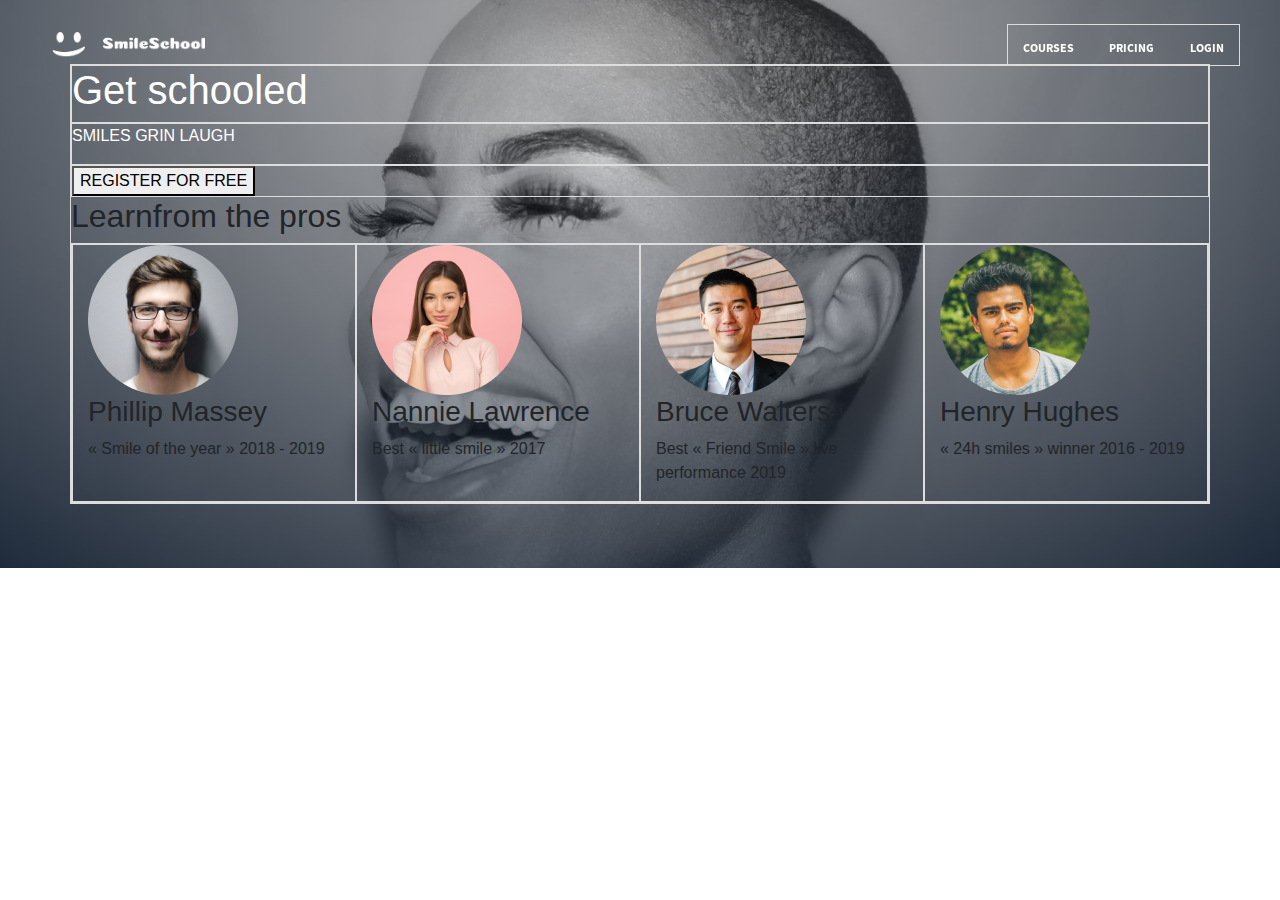
==== index.html @ 0b8b7f3e "btn badge pill" ====
<!DOCTYPE html>
<html lang="en">

<head>
  <meta charset="UTF-8">
  <meta name="viewport" content="width=device-width, initial-scale=1.0">
  <title>Document</title>
  <link rel="stylesheet" href="styles.css">
  <link href="https://fonts.googleapis.com/css?family=Source+Sans+Pro&display=swap" rel="stylesheet">
  <link href="https://fonts.googleapis.com/css?family=Coiny&display=swap" rel="stylesheet">

  <script src="https://code.jquery.com/jquery-3.4.1.min.js"
    integrity="sha256-CSXorXvZcTkaix6Yvo6HppcZGetbYMGWSFlBw8HfCJo=" crossorigin="anonymous"></script>
  <script src="https://stackpath.bootstrapcdn.com/bootstrap/4.4.1/js/bootstrap.min.js"
    integrity="sha384-wfSDF2E50Y2D1uUdj0O3uMBJnjuUD4Ih7YwaYd1iqfktj0Uod8GCExl3Og8ifwB6"
    crossorigin="anonymous"></script>
  <script src="https://cdnjs.cloudflare.com/ajax/libs/popper.js/1.12.9/umd/popper.min.js"
    integrity="sha384-ApNbgh9B+Y1QKtv3Rn7W3mgPxhU9K/ScQsAP7hUibX39j7fakFPskvXusvfa0b4Q"
    crossorigin="anonymous"></script>

  <link rel="stylesheet" href="https://stackpath.bootstrapcdn.com/bootstrap/4.4.1/css/bootstrap.min.css"
    integrity="sha384-Vkoo8x4CGsO3+Hhxv8T/Q5PaXtkKtu6ug5TOeNV6gBiFeWPGFN9MuhOf23Q9Ifjh" crossorigin="anonymous">
</head>

<body>
  <!--Header-->
  <header class="jumbotron jumbotron-fluid">
    <div class="container">
      <nav class="navbar fixed-top p-4">
        <div class="navbar-toggler ">
          <a><img class="col-6" src="images/logo.png" alt="Logo"></a>
        </div>
        <div class="navbar-brand row-6 text-right">
          <a href="link" class="text-white col-4">COURSES</a>
          <a href="link" class="text-white col-4">PRICING</a>
          <a href="link" class="text-white col-4">LOGIN</a>
        </div>
      </nav>

      <!--Banner-->
      <div class="row">
        <h1 class="text-white text-center">Get schooled</h1>
      </div>
      <div class="row">
        <p class="text-white">SMILES GRIN LAUGH</p>
      </div>
      <div class="row">
        <button>REGISTER FOR FREE</button>
      </div>
      <h2 class="row">
        <span class="highlight">Learn</span> from the pros
      </h2>
      <div class="row">
        <div class="col-3">
          <img src="images/pro_1.png" alt="Image 1">
          <h3>Phillip Massey</h3>
          <p>« Smile of the year » 2018 - 2019</p>
        </div>
        <div class="col-3">
          <img src="images/pro_2.png" alt="Image 2">
          <h3>Nannie Lawrence</h3>
          <p>Best « little smile » 2017</p>
        </div>
        <div class="col-3">
          <img src="images/pro_3.png" alt="Image 3">
          <h3>Bruce Walters</h3>
          <p>Best « Friend Smile » live performance 2019</p>
        </div>
        <div class="col-3">
          <img src="images/pro_4.png" alt="Image 4">
          <h3>Henry Hughes</h3>
          <p>« 24h smiles » winner 2016 - 2019</p>
        </div>
      </div>
    </div>


  </header>
</body>

</html>
---- styles.css ----
@font-face {
  font-family: 'Source Sans Pro-Regular';
  src: url(fonts/SourceSansPro-Regular.otf);
}


@font-face {
  font-family: 'Source Sans Pro-Bold';
  src: url(fonts/SourceSansPro-Bold.otf);
}

@font-face {
  font-family: 'Source Sans Pro-Semibold';
  src: url(fonts/SourceSansPro-Semibold.otf);
}



@font-face {
  font-family: 'Source Sans Pro-Extralight';
  src: url(fonts/SourceSansPro-ExtraLight.otf);
}

@font-face {
  font-family: 'Source Sans Pro-Light';
  src: url(fonts/SourceSansPro-Light.otf);
}

@font-face {
  font-family: 'Source Sans Pro-LightIt';
  src: url(fonts/SourceSansPro-LightIt.otf);
}


@font-face {
  font-family: 'Source Sans Pro-Black';
  src: url(fonts/SourceSansPro-Black.otf);
}

@font-face {
  font-family: 'Source Sans Pro-It';
  src: url(fonts/SourceSansPro-It.otf);
}


.jumbotron {
  background: url(images/background.png) fixed center no-repeat;
  background-size: cover;

}



.navbar-brand a {
  font-family: 'Source Sans Pro-Bold';
  font-size: 12px;
}

.get-schooled h1 {
  font-family: 'Source Sans Pro-Bold';
  font-size: 120px;
}

div {
  border: 1px solid #ddd;
}
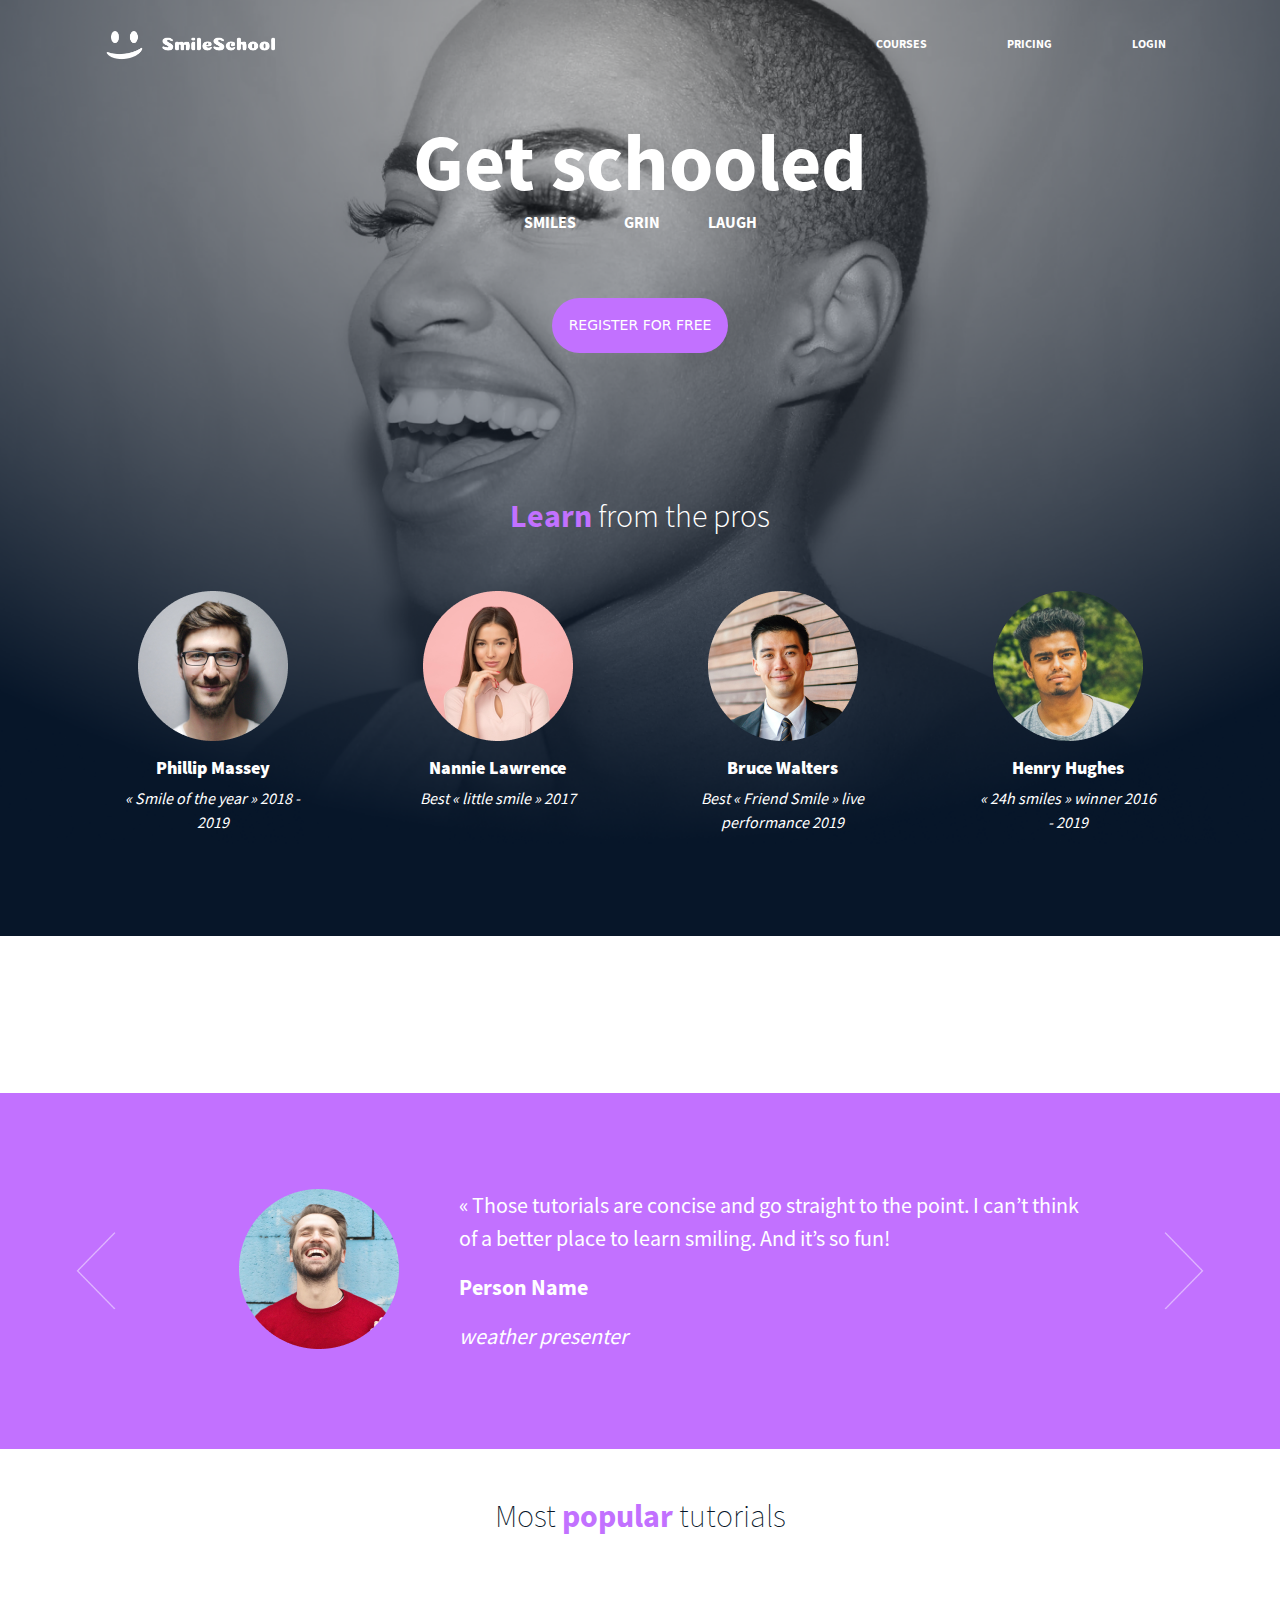
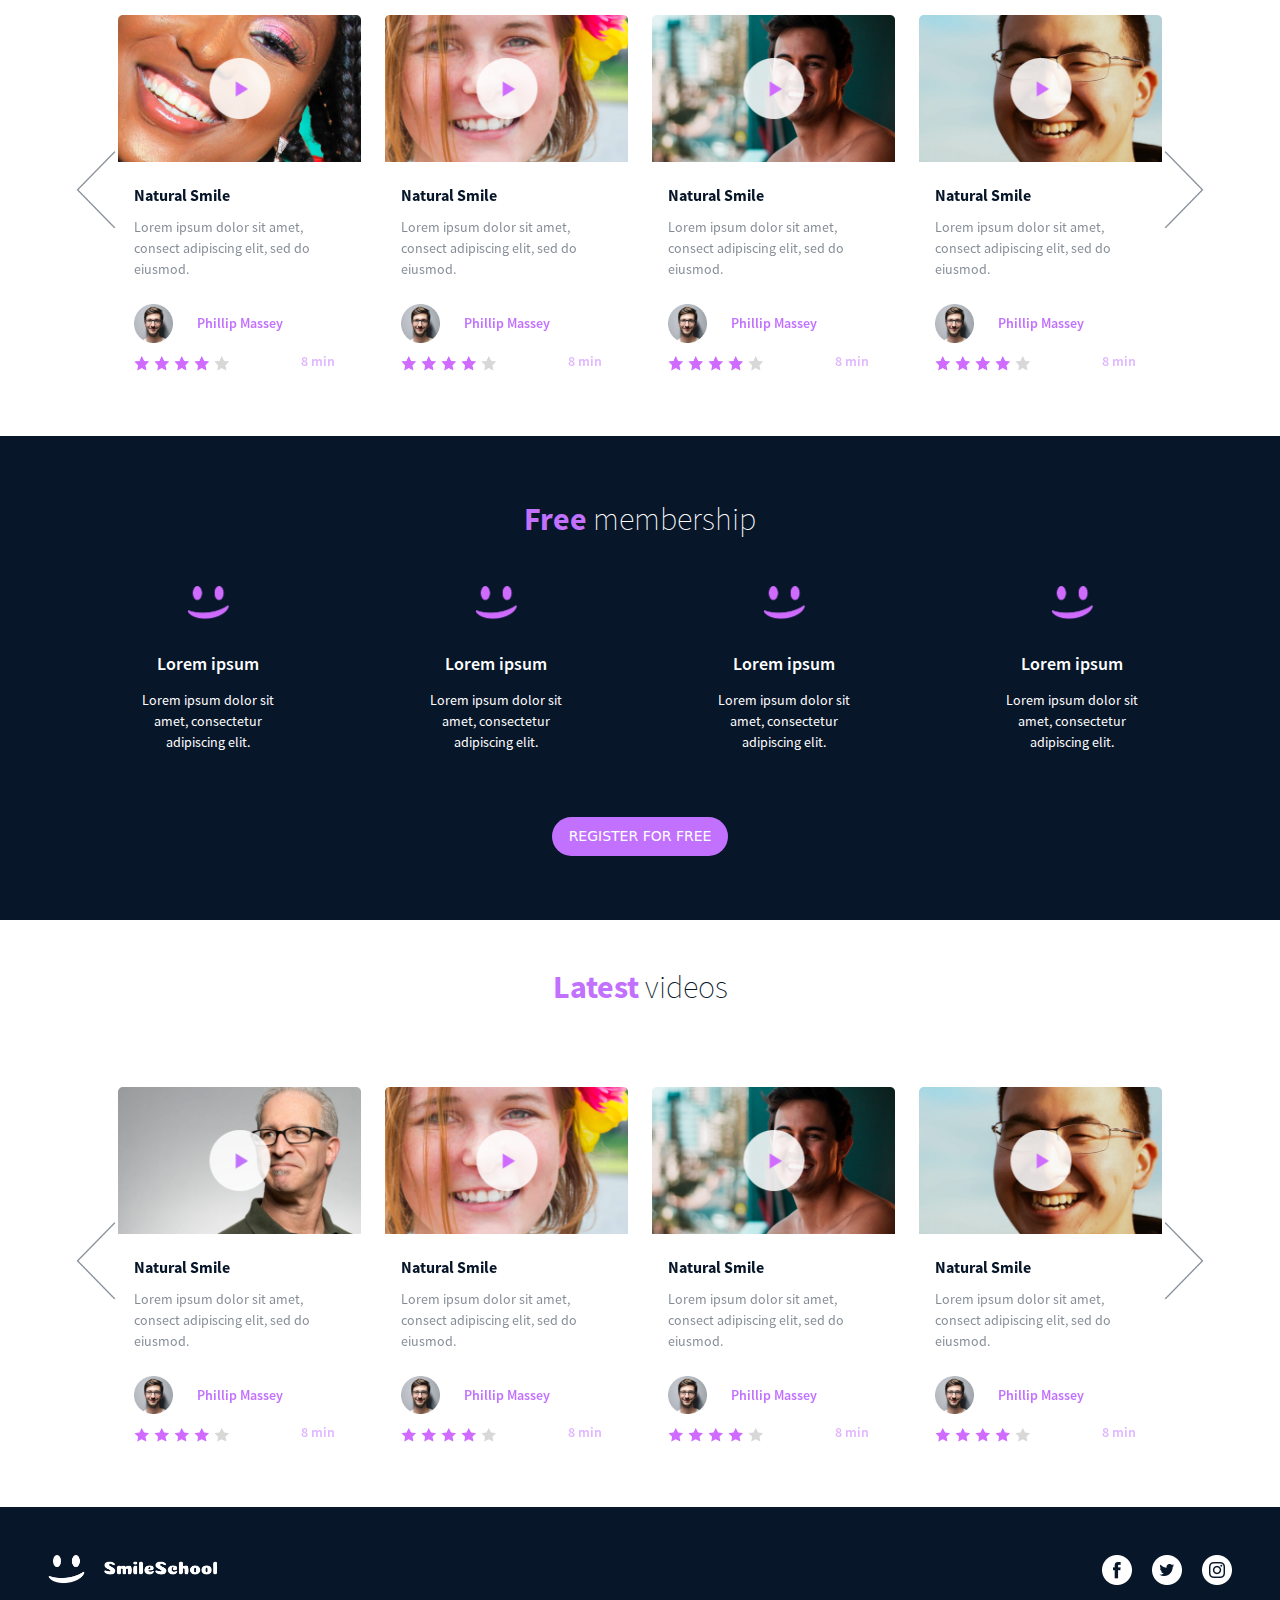
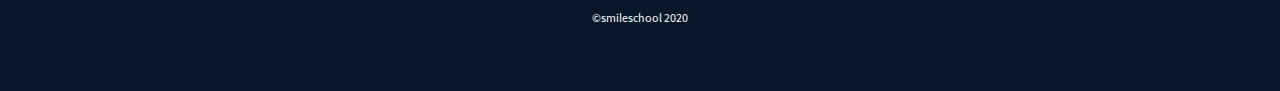
==== commit 248b53c0: "git pages" ====
--- a/index.html
+++ b/index.html
@@ -11,71 +11,752 @@
 
   <script src="https://code.jquery.com/jquery-3.4.1.min.js"
     integrity="sha256-CSXorXvZcTkaix6Yvo6HppcZGetbYMGWSFlBw8HfCJo=" crossorigin="anonymous"></script>
-  <script src="https://stackpath.bootstrapcdn.com/bootstrap/4.4.1/js/bootstrap.min.js"
-    integrity="sha384-wfSDF2E50Y2D1uUdj0O3uMBJnjuUD4Ih7YwaYd1iqfktj0Uod8GCExl3Og8ifwB6"
+  <script src="https://cdn.jsdelivr.net/npm/bootstrap@5.3.3/dist/js/bootstrap.bundle.min.js"
+    integrity="sha384-YvpcrYf0tY3lHB60NNkmXc5s9fDVZLESaAA55NDzOxhy9GkcIdslK1eN7N6jIeHz"
     crossorigin="anonymous"></script>
   <script src="https://cdnjs.cloudflare.com/ajax/libs/popper.js/1.12.9/umd/popper.min.js"
     integrity="sha384-ApNbgh9B+Y1QKtv3Rn7W3mgPxhU9K/ScQsAP7hUibX39j7fakFPskvXusvfa0b4Q"
     crossorigin="anonymous"></script>
 
-  <link rel="stylesheet" href="https://stackpath.bootstrapcdn.com/bootstrap/4.4.1/css/bootstrap.min.css"
-    integrity="sha384-Vkoo8x4CGsO3+Hhxv8T/Q5PaXtkKtu6ug5TOeNV6gBiFeWPGFN9MuhOf23Q9Ifjh" crossorigin="anonymous">
+  <link href="https://cdn.jsdelivr.net/npm/bootstrap@5.3.3/dist/css/bootstrap.min.css" rel="stylesheet"
+    integrity="sha384-QWTKZyjpPEjISv5WaRU9OFeRpok6YctnYmDr5pNlyT2bRjXh0JMhjY6hW+ALEwIH" crossorigin="anonymous">
 </head>
 
 <body>
   <!--Header-->
-  <header class="jumbotron jumbotron-fluid">
-    <div class="container">
-      <nav class="navbar fixed-top p-4">
-        <div class="navbar-toggler ">
-          <a><img class="col-6" src="images/logo.png" alt="Logo"></a>
-        </div>
-        <div class="navbar-brand row-6 text-right">
-          <a href="link" class="text-white col-4">COURSES</a>
-          <a href="link" class="text-white col-4">PRICING</a>
-          <a href="link" class="text-white col-4">LOGIN</a>
-        </div>
-      </nav>
-
-      <!--Banner-->
+  <header class="jumbotron">
+
+    <nav class="navbar navbar-expand-md p-4">
+      <div class="container">
+        <div class="d-flex w-100 justify-content-between align-items-center d-md-none">
+          <!-- Hamburger for mobile -->
+          <button class="navbar-toggler border-0 p-0" type="button" data-bs-toggle="collapse"
+            data-bs-target="#navbarNav" aria-controls="navbarNav" aria-expanded="false" aria-label="Toggle navigation">
+            <img src="images/hamburger.png" alt="Menu" style="width: 30px; height: 30px;">
+          </button>
+          <!-- Mobile logo -->
+          <div class="mx-auto">
+            <a href="0-homepage.html">
+              <img src="images/mobile-logo.png" alt="Mobile Logo" style="width: 100px; height: auto;">
+            </a>
+          </div>
+        </div>
+        <!-- Desktop logo -->
+        <a class="navbar-brand border-0 mx-4 d-none d-md-block" href="0-homepage.html">
+          <img src="images/logo.png" alt="Logo">
+        </a>
+        <!-- Navbar links  -->
+        <div class="collapse navbar-collapse" id="navbarNav">
+          <ul class="navbar-nav nav nav-underline ms-auto d-md-flex flex-column flex-md-row align-items-center">
+            <li class="nav-item mx-md-4">
+              <a href="0-courses.html" class="nav-link text-white">COURSES</a>
+            </li>
+            <li class="nav-item mx-md-4">
+              <a href="0-pricing.html" class="nav-link text-white">PRICING</a>
+            </li>
+            <li class="nav-item mx-md-4">
+              <a href="link" class="nav-link text-white">LOGIN</a>
+            </li>
+          </ul>
+        </div>
+      </div>
+    </nav>
+
+    <!--Banner-->
+
+    <div class="banner container">
+      <div class="row-center mt-4">
+        <h1 class="text-white text-center display-1 mb-0">Get schooled</h1>
+      </div>
+      <div class="three-words d-flex flex-row justify-content-center gap-5">
+        <p class="text-white text-center">SMILES</p>
+        <p class="text-white text-center">GRIN</p>
+        <p class="text-white text-center">LAUGH</p>
+      </div>
+
+      <div class="row d-flex justify-content-center pt-5 pb-5 mb-5">
+        <div class="col-auto">
+          <button type="button" class="btn btn-sm p-3 text-white rounded-pill">REGISTER FOR FREE</button>
+        </div>
+      </div>
+      <div class="row pt-5 mt-5 ">
+        <h2 class="from-the-pros text-center text-white">
+          <span class="learn">Learn </span> from the pros
+        </h2>
+      </div>
+      <div class="four-pros row pt-5 d-flex align-items-stretch text-white text-center">
+        <div class="col-custom col-6 px-0">
+          <img src="images/pro_1.png" alt="Image 1">
+          <h3 class="pt-3">Phillip Massey</h3>
+          <div class="pro-description">
+            <p class="fst-italic">« Smile of the year » 2018 - 2019</p>
+          </div>
+        </div>
+        <div class="col-custom col-6 px-0">
+          <img src="images/pro_2.png" alt="Image 2">
+          <h3 class="pt-3">Nannie Lawrence</h3>
+          <div class="pro-description">
+            <p class="fst-italic">Best « little smile » 2017</p>
+          </div>
+        </div>
+        <div class="col-custom col-6 px-0">
+          <img src="images/pro_3.png" alt="Image 3">
+          <h3 class="pt-3">Bruce Walters</h3>
+          <div class="pro-description">
+            <p class="fst-italic">Best « Friend Smile » live performance 2019</p>
+          </div>
+        </div>
+        <div class="col-custom col-6 px-0">
+          <img src="images/pro_4.png" alt="Image 4">
+          <h3 class="pt-3">Henry Hughes</h3>
+          <div class="pro-description">
+            <p class="fst-italic">« 24h smiles » winner 2016 - 2019</p>
+          </div>
+        </div>
+      </div>
+
+
+
+    </div>
+
+
+
+
+  </header>
+  <!--Quote-->
+  <div id="testimonialCarousel" class="carousel slide">
+    <div class="carousel-inner">
+      <div class="carousel-item active">
+        <div class="testimonial container-fluid d-flex justify-content-center p-5 mx-auto">
+          <div class="testimonial-box row p-5 align-middle d-flex justify-content-center mx-auto">
+            <div class="col-3">
+              <img class="float-end pe-5" src="images/testimonial_avatar.png" alt="Image 1">
+            </div>
+            <div class="quote col-7">
+              <blockquote class="row text-white">« Those tutorials are concise and go straight to the point. I can’t
+                think
+                of a better place to learn smiling. And it’s so fun!</blockquote>
+              <p class="row text-white">Person Name</p>
+              <i class="row text-white">weather presenter</i>
+            </div>
+          </div>
+        </div>
+      </div>
+      <div class="carousel-item">
+        <div class="testimonial container-fluid d-flex justify-content-center p-5 mx-auto">
+          <div class="testimonial-box row p-5 align-middle d-flex justify-content-center mx-auto">
+            <div class="col-3">
+              <img class="float-end pe-5" src="images/testimonial_avatar.png" alt="Image 1">
+            </div>
+            <div class="quote col-7">
+              <blockquote class="row text-white">« Those tutorials are concise and go straight to the point. I can’t
+                think
+                of a better place to learn smiling. And it’s so fun!</blockquote>
+              <p class="row text-white">Person Name</p>
+              <i class="row text-white">weather presenter</i>
+            </div>
+          </div>
+        </div>
+      </div>
+    </div>
+    <button class="carousel-control-prev" type="button" data-bs-target="#testimonialCarousel" data-bs-slide="prev">
+      <img src="images/arrow_white_left.png" alt="Previous">
+      <span class="visually-hidden">Previous</span>
+    </button>
+    <button class="carousel-control-next" type="button" data-bs-target="#testimonialCarousel" data-bs-slide="next">
+      <img src="images/arrow_white_right.png" alt="Next">
+      <span class="visually-hidden">Next</span>
+    </button>
+  </div>
+
+  <!--Video-->
+  <div class="video pt-5">
+
+    <h1 class="text-center">Most <span class="popular">popular</span> tutorials</h1>
+  </div>
+
+  <div id="videoCarousel" class="video carousel slide">
+    <div class="carousel-inner four-videos ">
+      <!--SLIDE 1-->
+      <div class="carousel-item active ">
+        <div class="container d-flex p-5">
+          <div class="row">
+            <!--Video 1-->
+            <div class="video-box col-3">
+              <div class="video-img row py-4">
+                <img src="images/video1.png" alt="Image 1">
+              </div>
+              <div class="ms-3">
+                <h2>Natural Smile</h2>
+                <p class="col-10 pt-1">Lorem ipsum dolor sit amet, consect adipiscing elit, sed do eiusmod.</p>
+                <div class="review col">
+                  <div class="phillip row py-2">
+                    <img class="col-3" src="images/phillip.png" alt="Image 3">
+                    <h3 class="col my-auto">Phillip Massey</h3>
+                  </div>
+                  <div class="stars-mins row">
+                    <div class="stars col-8">
+                      <img src="images/full_star.png" alt="Star 1">
+                      <img src="images/full_star.png" alt="Star 2">
+                      <img src="images/full_star.png" alt="Star 3">
+                      <img src="images/full_star.png" alt="Star 4">
+                      <img src="images/empty_star.png" alt="Star 5">
+                    </div>
+                    <div class="min col-4">
+                      <p>8 min</p>
+                    </div>
+                  </div>
+                </div>
+              </div>
+            </div>
+
+            <!--Video 2-->
+            <div class="video-box col-3">
+              <div class="video-img row py-4">
+                <img src="images/video2.png" alt="Image 1">
+              </div>
+              <div class="ms-3">
+                <h2>Natural Smile</h2>
+                <p class="col-10 pt-1">Lorem ipsum dolor sit amet, consect adipiscing elit, sed do eiusmod.</p>
+                <div class="review col">
+                  <div class="phillip row py-2">
+                    <img class="col-3" src="images/phillip.png" alt="Image 3">
+                    <h3 class="col my-auto">Phillip Massey</h3>
+                  </div>
+                  <div class="stars-mins row">
+                    <div class="stars col-8">
+                      <img src="images/full_star.png" alt="Star 1">
+                      <img src="images/full_star.png" alt="Star 2">
+                      <img src="images/full_star.png" alt="Star 3">
+                      <img src="images/full_star.png" alt="Star 4">
+                      <img src="images/empty_star.png" alt="Star 5">
+                    </div>
+                    <div class="min col-4">
+                      <p>8 min</p>
+                    </div>
+                  </div>
+                </div>
+              </div>
+            </div>
+            <!--Video 3-->
+            <div class="video-box col-3">
+              <div class="video-img row py-4">
+                <img src="images/video3.png" alt="Image 1">
+              </div>
+              <div class="ms-3">
+                <h2>Natural Smile</h2>
+                <p class="col-10 pt-1">Lorem ipsum dolor sit amet, consect adipiscing elit, sed do eiusmod.</p>
+                <div class="review col">
+                  <div class="phillip row py-2">
+                    <img class="col-3" src="images/phillip.png" alt="Image 3">
+                    <h3 class="col my-auto">Phillip Massey</h3>
+                  </div>
+                  <div class="stars-mins row">
+                    <div class="stars col-8">
+                      <img src="images/full_star.png" alt="Star 1">
+                      <img src="images/full_star.png" alt="Star 2">
+                      <img src="images/full_star.png" alt="Star 3">
+                      <img src="images/full_star.png" alt="Star 4">
+                      <img src="images/empty_star.png" alt="Star 5">
+                    </div>
+                    <div class="min col-4">
+                      <p>8 min</p>
+                    </div>
+                  </div>
+                </div>
+              </div>
+            </div>
+            <!--Video 4-->
+            <div class="video-box col-3">
+              <div class="video-img row py-4">
+                <img src="images/video4.png" alt="Image 1">
+              </div>
+              <div class="ms-3">
+                <h2>Natural Smile</h2>
+                <p class="col-10 pt-1">Lorem ipsum dolor sit amet, consect adipiscing elit, sed do eiusmod.</p>
+                <div class="review col">
+                  <div class="phillip row py-2">
+                    <img class="col-3" src="images/phillip.png" alt="Image 3">
+                    <h3 class="col my-auto">Phillip Massey</h3>
+                  </div>
+                  <div class="stars-mins row">
+                    <div class="stars col-8">
+                      <img src="images/full_star.png" alt="Star 1">
+                      <img src="images/full_star.png" alt="Star 2">
+                      <img src="images/full_star.png" alt="Star 3">
+                      <img src="images/full_star.png" alt="Star 4">
+                      <img src="images/empty_star.png" alt="Star 5">
+                    </div>
+                    <div class="min col-4">
+                      <p>8 min</p>
+                    </div>
+                  </div>
+                </div>
+              </div>
+            </div>
+          </div>
+        </div>
+      </div>
+      <!--SLIDE 2-->
+      <div class="carousel-item">
+        <div class="container d-flex p-5">
+          <div class="row">
+            <!--Video 1-->
+            <div class="video-box col-3">
+              <div class="video-img row py-4">
+                <img src="images/video1.png" alt="Image 1">
+              </div>
+              <div class="ms-3">
+                <h2>Natural Smile</h2>
+                <p class="col-10 pt-1">Lorem ipsum dolor sit amet, consect adipiscing elit, sed do eiusmod.</p>
+                <div class="review col">
+                  <div class="phillip row py-2">
+                    <img class="col-3" src="images/phillip.png" alt="Image 3">
+                    <h3 class="col my-auto">Phillip Massey</h3>
+                  </div>
+                  <div class="stars-mins row">
+                    <div class="stars col-8">
+                      <img src="images/full_star.png" alt="Star 1">
+                      <img src="images/full_star.png" alt="Star 2">
+                      <img src="images/full_star.png" alt="Star 3">
+                      <img src="images/full_star.png" alt="Star 4">
+                      <img src="images/empty_star.png" alt="Star 5">
+                    </div>
+                    <div class="min col-4">
+                      <p>8 min</p>
+                    </div>
+                  </div>
+                </div>
+              </div>
+            </div>
+
+            <!--Video 2-->
+            <div class="video-box col-3">
+              <div class="video-img row py-4">
+                <img src="images/video2.png" alt="Image 1">
+              </div>
+              <div class="ms-3">
+                <h2>Natural Smile</h2>
+                <p class="col-10 pt-1">Lorem ipsum dolor sit amet, consect adipiscing elit, sed do eiusmod.</p>
+                <div class="review col">
+                  <div class="phillip row py-2">
+                    <img class="col-3" src="images/phillip.png" alt="Image 3">
+                    <h3 class="col my-auto">Phillip Massey</h3>
+                  </div>
+                  <div class="stars-mins row">
+                    <div class="stars col-8">
+                      <img src="images/full_star.png" alt="Star 1">
+                      <img src="images/full_star.png" alt="Star 2">
+                      <img src="images/full_star.png" alt="Star 3">
+                      <img src="images/full_star.png" alt="Star 4">
+                      <img src="images/empty_star.png" alt="Star 5">
+                    </div>
+                    <div class="min col-4">
+                      <p>8 min</p>
+                    </div>
+                  </div>
+                </div>
+              </div>
+            </div>
+            <!--Video 3-->
+            <div class="video-box col-3">
+              <div class="video-img row py-4">
+                <img src="images/video3.png" alt="Image 1">
+              </div>
+              <div class="ms-3">
+                <h2>Natural Smile</h2>
+                <p class="col-10 pt-1">Lorem ipsum dolor sit amet, consect adipiscing elit, sed do eiusmod.</p>
+                <div class="review col">
+                  <div class="phillip row py-2">
+                    <img class="col-3" src="images/phillip.png" alt="Image 3">
+                    <h3 class="col my-auto">Phillip Massey</h3>
+                  </div>
+                  <div class="stars-mins row">
+                    <div class="stars col-8">
+                      <img src="images/full_star.png" alt="Star 1">
+                      <img src="images/full_star.png" alt="Star 2">
+                      <img src="images/full_star.png" alt="Star 3">
+                      <img src="images/full_star.png" alt="Star 4">
+                      <img src="images/empty_star.png" alt="Star 5">
+                    </div>
+                    <div class="min col-4">
+                      <p>8 min</p>
+                    </div>
+                  </div>
+                </div>
+              </div>
+            </div>
+            <!--Video 4-->
+            <div class="video-box col-3">
+              <div class="video-img row py-4">
+                <img src="images/video4.png" alt="Image 1">
+              </div>
+              <div class="ms-3">
+                <h2>Natural Smile</h2>
+                <p class="col-10 pt-1">Lorem ipsum dolor sit amet, consect adipiscing elit, sed do eiusmod.</p>
+                <div class="review col">
+                  <div class="phillip row py-2">
+                    <img class="col-3" src="images/phillip.png" alt="Image 3">
+                    <h3 class="col my-auto">Phillip Massey</h3>
+                  </div>
+                  <div class="stars-mins row">
+                    <div class="stars col-8">
+                      <img src="images/full_star.png" alt="Star 1">
+                      <img src="images/full_star.png" alt="Star 2">
+                      <img src="images/full_star.png" alt="Star 3">
+                      <img src="images/full_star.png" alt="Star 4">
+                      <img src="images/empty_star.png" alt="Star 5">
+                    </div>
+                    <div class="min col-4">
+                      <p>8 min</p>
+                    </div>
+                  </div>
+                </div>
+              </div>
+            </div>
+          </div>
+        </div>
+      </div>
+
+    </div>
+    <button class="carousel-control-prev " type="button" data-bs-target="#videoCarousel" data-bs-slide="prev">
+      <img src="images/arrow_black_left.png" alt="Previous">
+      <span class="visually-hidden">Previous</span>
+    </button>
+    <button class="carousel-control-next " type="button" data-bs-target="#videoCarousel" data-bs-slide="next">
+      <img src="images/arrow_black_right.png" alt="Next">
+      <span class="visually-hidden">Next</span>
+    </button>
+  </div>
+  <!--Membership-->
+  <div class="membership container-fluid d-flex justify-content-center align-items-stretch">
+    <div class="membership-box col p-3 m-5">
+      <div class="free-membership row text-center mb-3">
+        <h1><span class="free">Free</span> membership</h1>
+      </div>
+      <div class="smiley-boxes row">
+        <div class="smile-onebox col-lg-3 col-md-6 col-12 text-center">
+          <div class="smileys p-4">
+            <img src="images/smiley.png" alt="Image 3">
+          </div>
+          <div class="row justify-content-center">
+            <h2 class="p-2">Lorem ipsum</h2>
+            <p class="col-8">Lorem ipsum dolor sit amet, consectetur adipiscing elit.</p>
+          </div>
+        </div>
+        <div class="smile-onebox col-lg-3 col-md-6 col-12 text-center">
+          <div class="smileys p-4">
+            <img src="images/smiley.png" alt="Image 3">
+          </div>
+          <div class="row justify-content-center">
+            <h2 class="p-2">Lorem ipsum</h2>
+            <p class="col-8">Lorem ipsum dolor sit amet, consectetur adipiscing elit.</p>
+          </div>
+        </div>
+        <div class="smile-onebox col-lg-3 col-md-6 col-12 text-center">
+          <div class="smileys p-4">
+            <img src="images/smiley.png" alt="Image 3">
+          </div>
+          <div class="row justify-content-center">
+            <h2 class="p-2">Lorem ipsum</h2>
+            <p class="col-8">Lorem ipsum dolor sit amet, consectetur adipiscing elit.</p>
+          </div>
+        </div>
+        <div class="smile-onebox col-lg-3 col-md-6 col-12 text-center">
+          <div class="smileys p-4">
+            <img src="images/smiley.png" alt="Image 3">
+          </div>
+          <div class="row justify-content-center">
+            <h2 class="p-2">Lorem ipsum</h2>
+            <p class="col-8">Lorem ipsum dolor sit amet, consectetur adipiscing elit.</p>
+          </div>
+        </div>
+      </div>
+      <div class="text-center pt-5">
+        <button type="button" class="btn btn-sm p-2 px-3 text-white rounded-pill">REGISTER FOR FREE</button>
+      </div>
+    </div>
+  </div>
+  <!--Latest Video-->
+  <div class="video pt-5">
+
+    <h1 class="text-center"><span class="popular">Latest</span> videos</h1>
+  </div>
+
+  <div id="videoCarousel1" class="video carousel slide">
+    <div class="carousel-inner four-videos ">
+      <!--SLIDE 1-->
+      <div class="carousel-item active ">
+        <div class="container d-flex p-5">
+          <div class="row">
+            <!--Video 1-->
+            <div class="video-box col-3">
+              <div class="video-img row py-4">
+                <img src="images/video5.png" alt="Image 1">
+              </div>
+              <div class="ms-3">
+                <h2>Natural Smile</h2>
+                <p class="col-10 pt-1">Lorem ipsum dolor sit amet, consect adipiscing elit, sed do eiusmod.</p>
+                <div class="review col">
+                  <div class="phillip row py-2">
+                    <img class="col-3" src="images/phillip.png" alt="Image 3">
+                    <h3 class="col my-auto">Phillip Massey</h3>
+                  </div>
+                  <div class="stars-mins row">
+                    <div class="stars col-8">
+                      <img src="images/full_star.png" alt="Star 1">
+                      <img src="images/full_star.png" alt="Star 2">
+                      <img src="images/full_star.png" alt="Star 3">
+                      <img src="images/full_star.png" alt="Star 4">
+                      <img src="images/empty_star.png" alt="Star 5">
+                    </div>
+                    <div class="min col-4">
+                      <p>8 min</p>
+                    </div>
+                  </div>
+                </div>
+              </div>
+            </div>
+
+            <!--Video 2-->
+            <div class="video-box col-3">
+              <div class="video-img row py-4">
+                <img src="images/video2.png" alt="Image 1">
+              </div>
+              <div class="ms-3">
+                <h2>Natural Smile</h2>
+                <p class="col-10 pt-1">Lorem ipsum dolor sit amet, consect adipiscing elit, sed do eiusmod.</p>
+                <div class="review col">
+                  <div class="phillip row py-2">
+                    <img class="col-3" src="images/phillip.png" alt="Image 3">
+                    <h3 class="col my-auto">Phillip Massey</h3>
+                  </div>
+                  <div class="stars-mins row">
+                    <div class="stars col-8">
+                      <img src="images/full_star.png" alt="Star 1">
+                      <img src="images/full_star.png" alt="Star 2">
+                      <img src="images/full_star.png" alt="Star 3">
+                      <img src="images/full_star.png" alt="Star 4">
+                      <img src="images/empty_star.png" alt="Star 5">
+                    </div>
+                    <div class="min col-4">
+                      <p>8 min</p>
+                    </div>
+                  </div>
+                </div>
+              </div>
+            </div>
+            <!--Video 3-->
+            <div class="video-box col-3">
+              <div class="video-img row py-4">
+                <img src="images/video3.png" alt="Image 1">
+              </div>
+              <div class="ms-3">
+                <h2>Natural Smile</h2>
+                <p class="col-10 pt-1">Lorem ipsum dolor sit amet, consect adipiscing elit, sed do eiusmod.</p>
+                <div class="review col">
+                  <div class="phillip row py-2">
+                    <img class="col-3" src="images/phillip.png" alt="Image 3">
+                    <h3 class="col my-auto">Phillip Massey</h3>
+                  </div>
+                  <div class="stars-mins row">
+                    <div class="stars col-8">
+                      <img src="images/full_star.png" alt="Star 1">
+                      <img src="images/full_star.png" alt="Star 2">
+                      <img src="images/full_star.png" alt="Star 3">
+                      <img src="images/full_star.png" alt="Star 4">
+                      <img src="images/empty_star.png" alt="Star 5">
+                    </div>
+                    <div class="min col-4">
+                      <p>8 min</p>
+                    </div>
+                  </div>
+                </div>
+              </div>
+            </div>
+            <!--Video 4-->
+            <div class="video-box col-3">
+              <div class="video-img row py-4">
+                <img src="images/video4.png" alt="Image 1">
+              </div>
+              <div class="ms-3">
+                <h2>Natural Smile</h2>
+                <p class="col-10 pt-1">Lorem ipsum dolor sit amet, consect adipiscing elit, sed do eiusmod.</p>
+                <div class="review col">
+                  <div class="phillip row py-2">
+                    <img class="col-3" src="images/phillip.png" alt="Image 3">
+                    <h3 class="col my-auto">Phillip Massey</h3>
+                  </div>
+                  <div class="stars-mins row">
+                    <div class="stars col-8">
+                      <img src="images/full_star.png" alt="Star 1">
+                      <img src="images/full_star.png" alt="Star 2">
+                      <img src="images/full_star.png" alt="Star 3">
+                      <img src="images/full_star.png" alt="Star 4">
+                      <img src="images/empty_star.png" alt="Star 5">
+                    </div>
+                    <div class="min col-4">
+                      <p>8 min</p>
+                    </div>
+                  </div>
+                </div>
+              </div>
+            </div>
+          </div>
+        </div>
+      </div>
+      <!--SLIDE 2-->
+      <div class="carousel-item">
+        <div class="container d-flex p-5">
+          <div class="row">
+            <!--Video 1-->
+            <div class="video-box col-3">
+              <div class="video-img row py-4">
+                <img src="images/video1.png" alt="Image 1">
+              </div>
+              <div class="ms-3">
+                <h2>Natural Smile</h2>
+                <p class="col-10 pt-1">Lorem ipsum dolor sit amet, consect adipiscing elit, sed do eiusmod.</p>
+                <div class="review col">
+                  <div class="phillip row py-2">
+                    <img class="col-3" src="images/phillip.png" alt="Image 3">
+                    <h3 class="col my-auto">Phillip Massey</h3>
+                  </div>
+                  <div class="stars-mins row">
+                    <div class="stars col-8">
+                      <img src="images/full_star.png" alt="Star 1">
+                      <img src="images/full_star.png" alt="Star 2">
+                      <img src="images/full_star.png" alt="Star 3">
+                      <img src="images/full_star.png" alt="Star 4">
+                      <img src="images/empty_star.png" alt="Star 5">
+                    </div>
+                    <div class="min col-4">
+                      <p>8 min</p>
+                    </div>
+                  </div>
+                </div>
+              </div>
+            </div>
+
+            <!--Video 2-->
+            <div class="video-box col-3">
+              <div class="video-img row py-4">
+                <img src="images/video2.png" alt="Image 1">
+              </div>
+              <div class="ms-3">
+                <h2>Natural Smile</h2>
+                <p class="col-10 pt-1">Lorem ipsum dolor sit amet, consect adipiscing elit, sed do eiusmod.</p>
+                <div class="review col">
+                  <div class="phillip row py-2">
+                    <img class="col-3" src="images/phillip.png" alt="Image 3">
+                    <h3 class="col my-auto">Phillip Massey</h3>
+                  </div>
+                  <div class="stars-mins row">
+                    <div class="stars col-8">
+                      <img src="images/full_star.png" alt="Star 1">
+                      <img src="images/full_star.png" alt="Star 2">
+                      <img src="images/full_star.png" alt="Star 3">
+                      <img src="images/full_star.png" alt="Star 4">
+                      <img src="images/empty_star.png" alt="Star 5">
+                    </div>
+                    <div class="min col-4">
+                      <p>8 min</p>
+                    </div>
+                  </div>
+                </div>
+              </div>
+            </div>
+            <!--Video 3-->
+            <div class="video-box col-3">
+              <div class="video-img row py-4">
+                <img src="images/video3.png" alt="Image 1">
+              </div>
+              <div class="ms-3">
+                <h2>Natural Smile</h2>
+                <p class="col-10 pt-1">Lorem ipsum dolor sit amet, consect adipiscing elit, sed do eiusmod.</p>
+                <div class="review col">
+                  <div class="phillip row py-2">
+                    <img class="col-3" src="images/phillip.png" alt="Image 3">
+                    <h3 class="col my-auto">Phillip Massey</h3>
+                  </div>
+                  <div class="stars-mins row">
+                    <div class="stars col-8">
+                      <img src="images/full_star.png" alt="Star 1">
+                      <img src="images/full_star.png" alt="Star 2">
+                      <img src="images/full_star.png" alt="Star 3">
+                      <img src="images/full_star.png" alt="Star 4">
+                      <img src="images/empty_star.png" alt="Star 5">
+                    </div>
+                    <div class="min col-4">
+                      <p>8 min</p>
+                    </div>
+                  </div>
+                </div>
+              </div>
+            </div>
+            <!--Video 4-->
+            <div class="video-box col-3">
+              <div class="video-img row py-4">
+                <img src="images/video4.png" alt="Image 1">
+              </div>
+              <div class="ms-3">
+                <h2>Natural Smile</h2>
+                <p class="col-10 pt-1">Lorem ipsum dolor sit amet, consect adipiscing elit, sed do eiusmod.</p>
+                <div class="review col">
+                  <div class="phillip row py-2">
+                    <img class="col-3" src="images/phillip.png" alt="Image 3">
+                    <h3 class="col my-auto">Phillip Massey</h3>
+                  </div>
+                  <div class="stars-mins row">
+                    <div class="stars col-8">
+                      <img src="images/full_star.png" alt="Star 1">
+                      <img src="images/full_star.png" alt="Star 2">
+                      <img src="images/full_star.png" alt="Star 3">
+                      <img src="images/full_star.png" alt="Star 4">
+                      <img src="images/empty_star.png" alt="Star 5">
+                    </div>
+                    <div class="min col-4">
+                      <p>8 min</p>
+                    </div>
+                  </div>
+                </div>
+              </div>
+            </div>
+          </div>
+        </div>
+      </div>
+
+    </div>
+    <button class="carousel-control-prev " type="button" data-bs-target="#videoCarousel1" data-bs-slide="prev">
+      <img src="images/arrow_black_left.png" alt="Previous">
+      <span class="visually-hidden">Previous</span>
+    </button>
+    <button class="carousel-control-next " type="button" data-bs-target="#videoCarouse1" data-bs-slide="next">
+      <img src="images/arrow_black_right.png" alt="Next">
+      <span class="visually-hidden">Next</span>
+    </button>
+  </div>
+
+  <!--Footer-->
+  <footer>
+    <div class="footer container-fluid p-5">
       <div class="row">
-        <h1 class="text-white text-center">Get schooled</h1>
-      </div>
-      <div class="row">
-        <p class="text-white">SMILES GRIN LAUGH</p>
-      </div>
-      <div class="row">
-        <button>REGISTER FOR FREE</button>
-      </div>
-      <h2 class="row">
-        <span class="highlight">Learn</span> from the pros
-      </h2>
-      <div class="row">
-        <div class="col-3">
-          <img src="images/pro_1.png" alt="Image 1">
-          <h3>Phillip Massey</h3>
-          <p>« Smile of the year » 2018 - 2019</p>
-        </div>
-        <div class="col-3">
-          <img src="images/pro_2.png" alt="Image 2">
-          <h3>Nannie Lawrence</h3>
-          <p>Best « little smile » 2017</p>
-        </div>
-        <div class="col-3">
-          <img src="images/pro_3.png" alt="Image 3">
-          <h3>Bruce Walters</h3>
-          <p>Best « Friend Smile » live performance 2019</p>
-        </div>
-        <div class="col-3">
-          <img src="images/pro_4.png" alt="Image 4">
-          <h3>Henry Hughes</h3>
-          <p>« 24h smiles » winner 2016 - 2019</p>
+        <div class="footer-img col-md-6 d-flex justify-content-start align-items-start ">
+          <img src="images/logo.png" alt="Logo">
+        </div>
+        <div class="links col-md-6 d-flex justify-content-end align-items-start">
+          <a href="Link1">
+            <img src="images/socialmedia.png" alt="Facebook">
+          </a>
+        </div>
+      </div>
+      <div class="row pt-4">
+        <div class="col-12 text-center ">
+          <p>©smileschool 2020</p>
         </div>
       </div>
     </div>
-
-
-  </header>
+  </footer>
 </body>
 
 </html>
--- a/styles.css
+++ b/styles.css
@@ -40,27 +40,429 @@
 @font-face {
   font-family: 'Source Sans Pro-It';
   src: url(fonts/SourceSansPro-It.otf);
+}
+
+h1,
+h2,
+h3,
+p {
+  font-weight: none;
+  font-style: none;
+  text-decoration: none;
+
+
 }
 
 
 .jumbotron {
   background: url(images/background.png) fixed center no-repeat;
   background-size: cover;
-
-}
-
-
-
-.navbar-brand a {
+  height: 1093px;
+
+}
+
+.navbar-brand img {
+  width: 169px;
+  height: 30px;
+}
+
+
+
+.nav a {
   font-family: 'Source Sans Pro-Bold';
   font-size: 12px;
 }
 
-.get-schooled h1 {
-  font-family: 'Source Sans Pro-Bold';
-  font-size: 120px;
-}
-
-div {
-  border: 1px solid #ddd;
-}
+.banner h1 {
+  font-family: 'Source Sans Pro-Bold';
+
+}
+
+.three-words p {
+  font-family: 'Source Sans Pro-Bold';
+
+}
+
+.banner button {
+  background-color: #C271FF;
+}
+
+.banner li {
+  text-decoration: none;
+}
+
+
+
+.three-words p {
+  font-size: 16px;
+}
+
+.learn {
+  font-family: 'Source Sans Pro-Bold';
+  font-size: 32px;
+  color: #C271FF;
+}
+
+.from-the-pros {
+  font-family: 'Source Sans Pro-Light';
+  font-size: 32px;
+}
+
+.four-pros h3 {
+  font-family: 'Source Sans Pro-Black';
+  font-size: 18px;
+}
+
+.four-pros p {
+  font-family: 'Source Sans Pro-Regular';
+  font-size: 16px;
+
+}
+
+.pro-description {
+  width: 180px;
+  text-align: center;
+  margin: 0 auto;
+}
+
+.testimonial {
+  background-color: #C271FF;
+}
+
+.testimonial i,
+blockquote {
+  font-family: 'Source Sans Pro-Regular';
+  font-size: 22px;
+}
+
+.testimonial p {
+  font-family: 'Source Sans Pro-Bold';
+  font-size: 22px;
+}
+
+.video h1 {
+  font-family: 'Source Sans Pro-ExtraLight';
+  font-size: 32px;
+  color: #071629;
+}
+
+.video span {
+  font-family: 'Source Sans Pro-Bold';
+  font-size: 32px;
+  color: #C271FF;
+}
+
+.video h2 {
+  font-family: 'Source Sans Pro-Bold';
+  font-size: 16px;
+  color: #071629;
+}
+
+.video p {
+  font-family: 'Source Sans Pro-Regular';
+  font-size: 14px;
+  color: #071629;
+  opacity: 50.16%;
+}
+
+.video h3 {
+  font-family: 'Source Sans Pro-SemiBold';
+  font-size: 14px;
+  color: #C271FF;
+}
+
+.stars-mins p {
+  font-family: 'Source Sans Pro-SemiBold';
+  font-size: 14px;
+  color: #C271FF;
+}
+
+
+
+.stars-mins img {
+  max-width: 15px;
+  max-height: 15px;
+}
+
+.membership {
+  background-color: #071629;
+}
+
+.free-membership h1 {
+  font-family: 'Source Sans Pro-ExtraLight';
+  font-size: 32px;
+  color: #FFFFFF;
+}
+
+.free-membership span {
+  font-family: 'Source Sans Pro-Bold';
+  font-size: 32px;
+  color: #C271FF;
+}
+
+.smile-onebox h2 {
+  font-family: 'Source Sans Pro-SemiBold';
+  font-size: 18px;
+  color: #FFFFFF;
+}
+
+.smile-onebox p {
+  font-family: 'Source Sans Pro-Regular';
+  font-size: 14px;
+  color: #FFFFFF;
+}
+
+.membership-box button {
+  background-color: #C271FF;
+}
+
+.smileys img {
+  width: 43px;
+}
+
+.faq {
+  background-color: #F2F2F2;
+}
+
+.carousel-control-prev img,
+.carousel-control-next img {
+  width: 40px;
+  height: 80px;
+}
+
+.footer {
+  background-color: #071629;
+}
+
+.footer p {
+  color: #FFFFFF;
+  font-size: 12px;
+  font-family: 'Source Sans Pro-Regular';
+}
+
+.footer-img img {
+  width: 169px;
+  height: 30px;
+}
+
+.links img {
+  width: 130px;
+  height: 30px;
+}
+
+.pricing-banner h1 {
+  font-family: 'Source Sans Pro-Bold';
+  font-size: 32px;
+}
+
+.pricing-smiley {
+  width: 37px;
+  height: 30px;
+}
+
+.pricing-banner span {
+  font-family: 'coiny';
+  font-size: 32px;
+}
+
+.go-pro h2 {
+  font-family: 'Source Sans Pro-Bold';
+  font-size: 60px;
+
+}
+
+.table {
+  --bs-table-bg: transparent !important;
+  --bs-table-border-color: #979797 !important;
+  --bs-table-color: #FFFFFF !important;
+  font-family: 'Source Sans Pro-Regular';
+  font-size: 18px;
+}
+
+.table button {
+  background-color: #C271FF;
+}
+
+.money {
+  font-family: 'Source Sans Pro-Bold';
+  font-size: 44px;
+  text-align: center;
+}
+
+.per-mo {
+  font-family: 'Source Sans Pro-Regular';
+  font-size: 12px;
+  text-align: center;
+}
+
+.table img {
+  width: 28px;
+  height: 28px;
+  ;
+}
+
+.signal img {
+  width: 88px;
+  height: 35px;
+}
+
+.pricing-table table tr:nth-child(1),
+.pricing-table table tr:nth-child(2),
+.pricing-table table tr:nth-child(3) {
+  border-top: none;
+  border-bottom: none;
+}
+
+.pricing-table table tr:nth-child(1) td,
+.pricing-table table tr:nth-child(2) td,
+.pricing-table table tr:nth-child(3) td {
+  border-top: none;
+  border-bottom: none;
+}
+
+.bordered-row {
+  border-bottom: 1px solid #979797 !important;
+}
+
+.faq-box h1 {
+  font-family: 'Source Sans Pro-Light';
+  font-size: 60px;
+}
+
+.faq-box h2 {
+  font-family: 'Source Sans Pro-Bold';
+  font-size: 16px;
+}
+
+.faq-box p {
+  font-family: 'Source Sans Pro-Regular';
+  font-size: 14px;
+  color: #071629;
+  opacity: 50%;
+}
+
+
+.dont-cry-smile h1 {
+  font-family: 'coiny';
+  font-size: 32px;
+  color: #FFFFFF;
+}
+
+.dont-cry-smile span {
+  font-family: 'coiny';
+  font-size: 32px;
+  color: #C271FF;
+}
+
+form {
+  color: #FFFFFF !important;
+}
+
+.input-section {
+  background-color: #C271FF;
+}
+
+.form-control {
+  background-color: rgba(255, 255, 255, 0.5) !important;
+  border-color: #979797 !important;
+  border-radius: 0 !important;
+}
+
+.mag-button img {
+  width: 20px;
+  height: 20px;
+}
+
+.mag-button {
+  background-color: rgba(255, 255, 255, 0.5) !important;
+  border-color: #979797 !important;
+  border-radius: 0 !important;
+}
+
+.input-group-text {
+  background-color: rgba(255, 255, 255, 0.5) !important;
+  border-color: #979797 !important;
+  border-radius: 0 !important;
+}
+
+
+
+.novice-dropdown button {
+  background-color: rgba(255, 255, 255, 0.5) !important;
+  border-color: #979797 !important;
+  border-radius: 0 !important;
+  color: #FFFFFF !important;
+}
+
+.popular-dropdown button {
+  background-color: rgba(255, 255, 255, 0.5) !important;
+  border-color: #979797 !important;
+  border-radius: 0 !important;
+  color: #FFFFFF !important;
+}
+
+.input-section p {
+  font-family: 'Source Sans Pro-Bold';
+  font-size: 12px;
+  color: #FFFFFF;
+  margin: 2px;
+}
+
+.form-control::placeholder {
+  color: #FFFFFF !important;
+}
+
+.novice-dropdown button,
+.popular-dropdown button {
+  width: 100% !important;
+}
+
+
+.input-section {
+  display: flex;
+  justify-content: space-between;
+}
+
+.input-section .col-4 {
+  flex: 1;
+  margin: 0 10px;
+}
+
+.input-section p {
+  text-align: start;
+}
+
+.input-section .input-group {
+  width: 100%;
+}
+
+.eleven-videos p {
+  font-family: 'Source Sans Pro-Regular';
+  font-size: 16px;
+  color: #071629;
+  opacity: 29%;
+}
+
+/* For screens 375px or less (mobile) */
+@media (max-width: 375px) {
+  .four-pros .col-custom {
+    flex: 0 0 50%;
+    max-width: 50%;
+  }
+}
+
+/*  376px to 768px (tablets) */
+@media (min-width: 376px) and (max-width: 768px) {
+  .four-pros .col-custom {
+    flex: 0 0 50%;
+    max-width: 50%;
+  }
+}
+
+/* For screens 769px and above (desktop) */
+@media (min-width: 769px) {
+  .four-pros .col-custom {
+    flex: 0 0 25%;
+    max-width: 25%;
+  }
+}
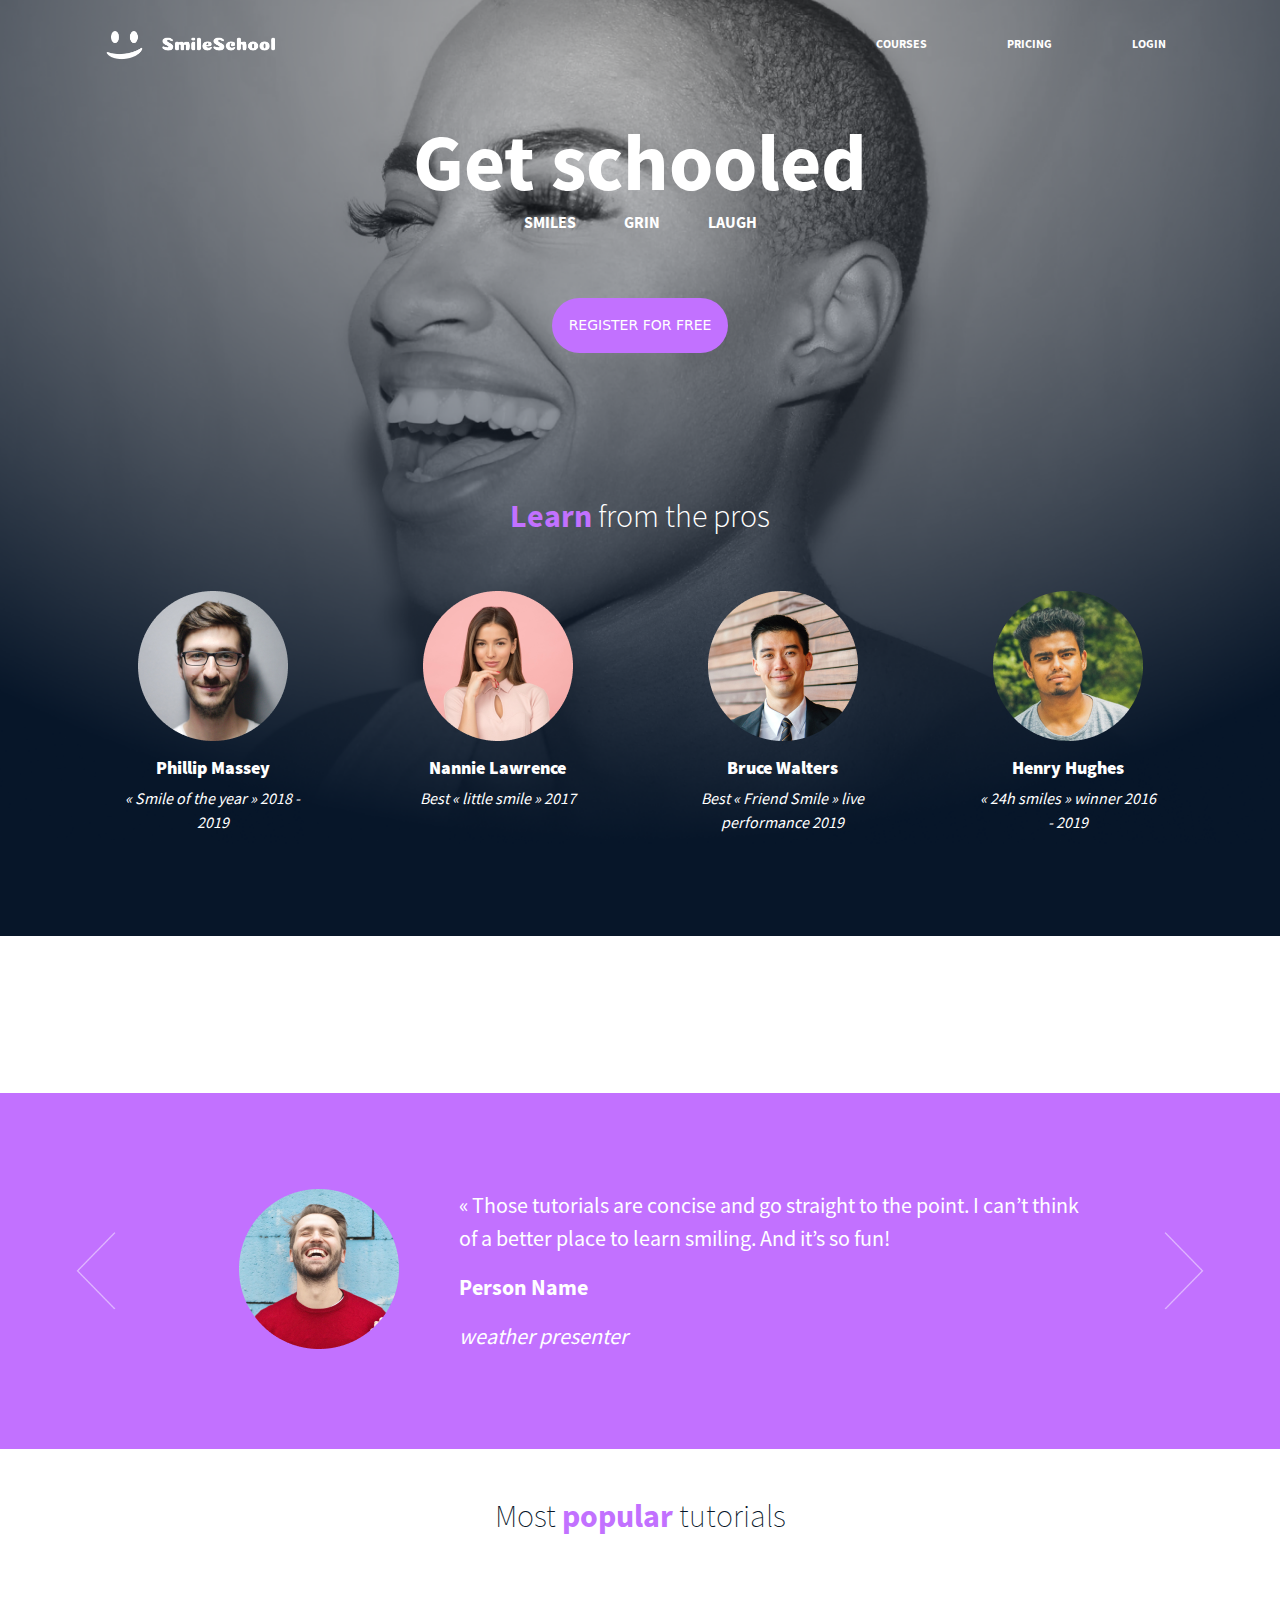
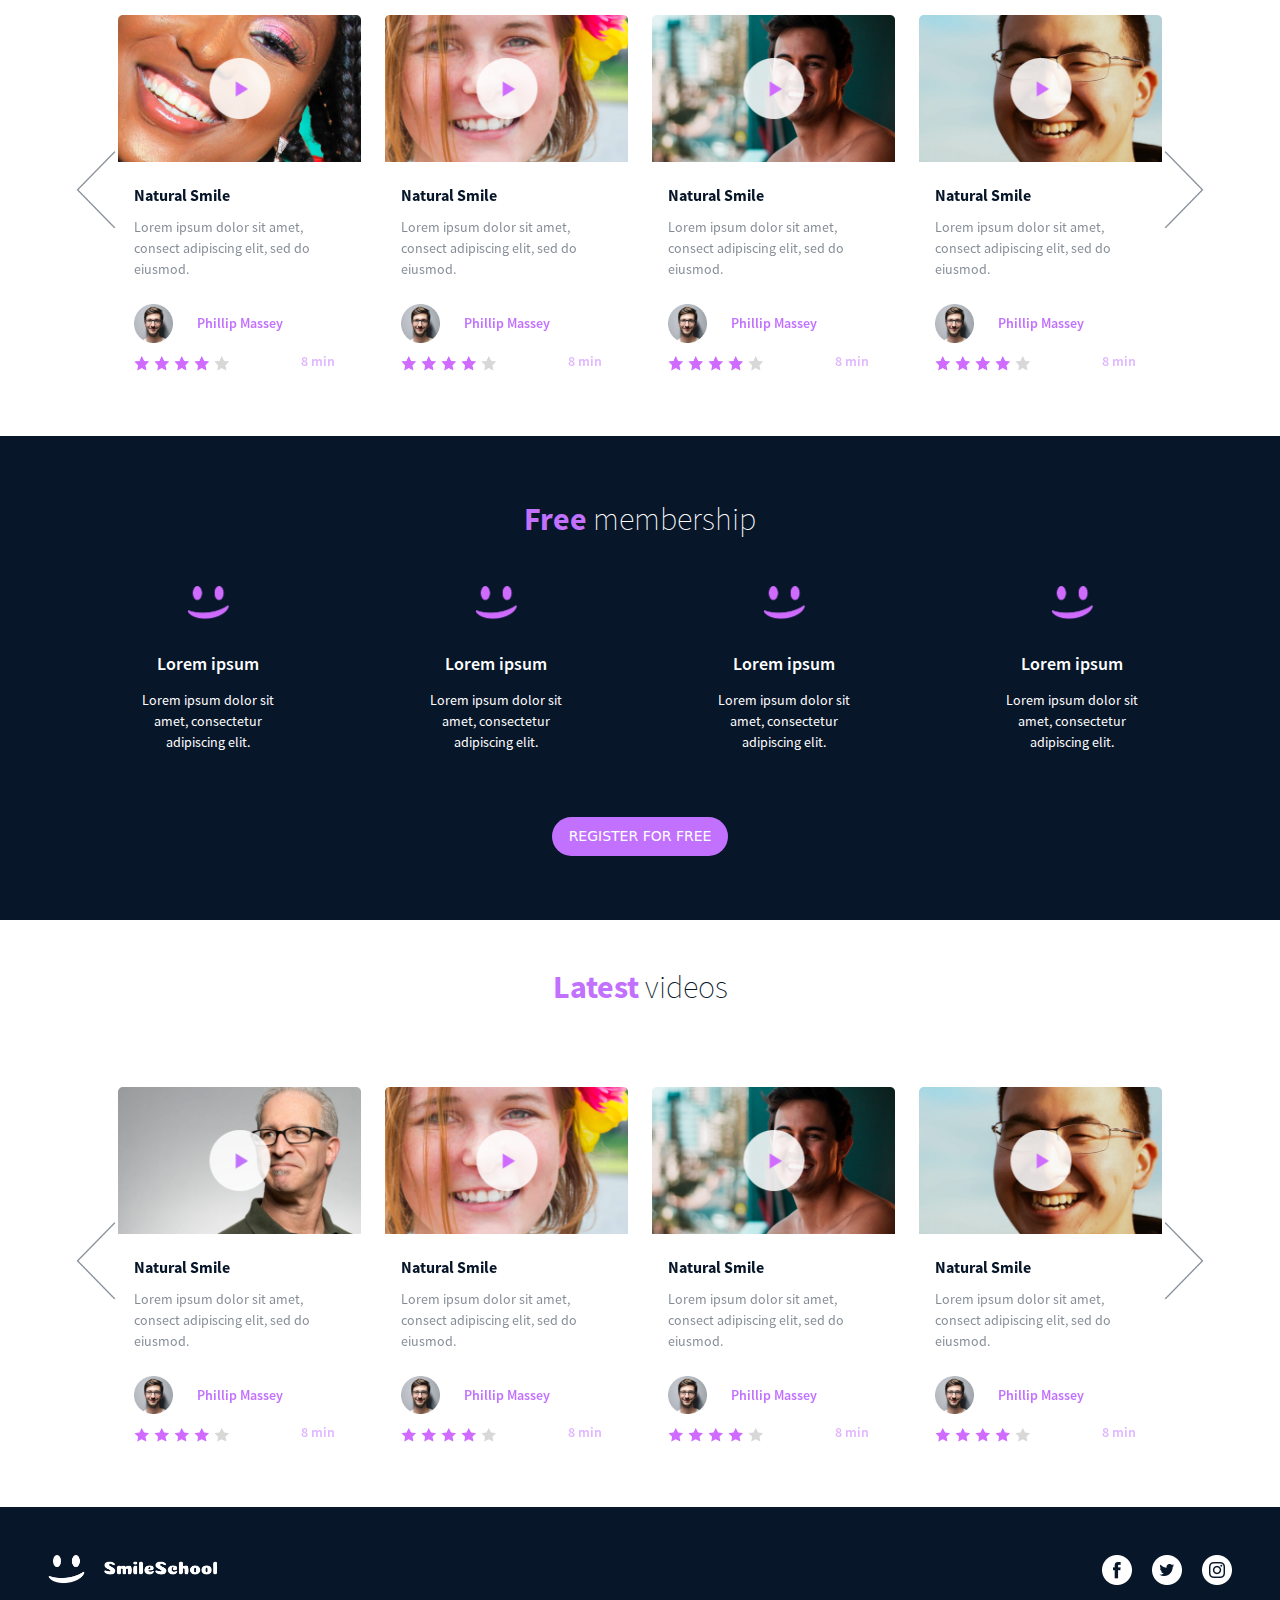
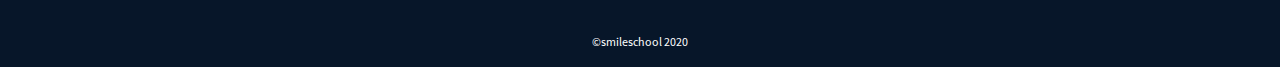
==== commit ff94f0f1: "footer fix" ====
--- a/index.html
+++ b/index.html
@@ -739,8 +739,8 @@
 
   <!--Footer-->
   <footer>
-    <div class="footer container-fluid p-5">
-      <div class="row">
+    <div class="footer container-fluid px-5">
+      <div class="row pt-5">
         <div class="footer-img col-md-6 d-flex justify-content-start align-items-start ">
           <img src="images/logo.png" alt="Logo">
         </div>
@@ -750,8 +750,8 @@
           </a>
         </div>
       </div>
-      <div class="row pt-4">
-        <div class="col-12 text-center ">
+      <div class="row pt-5 align-bottom">
+        <div class="col-12 text-center align-bottom">
           <p>©smileschool 2020</p>
         </div>
       </div>
